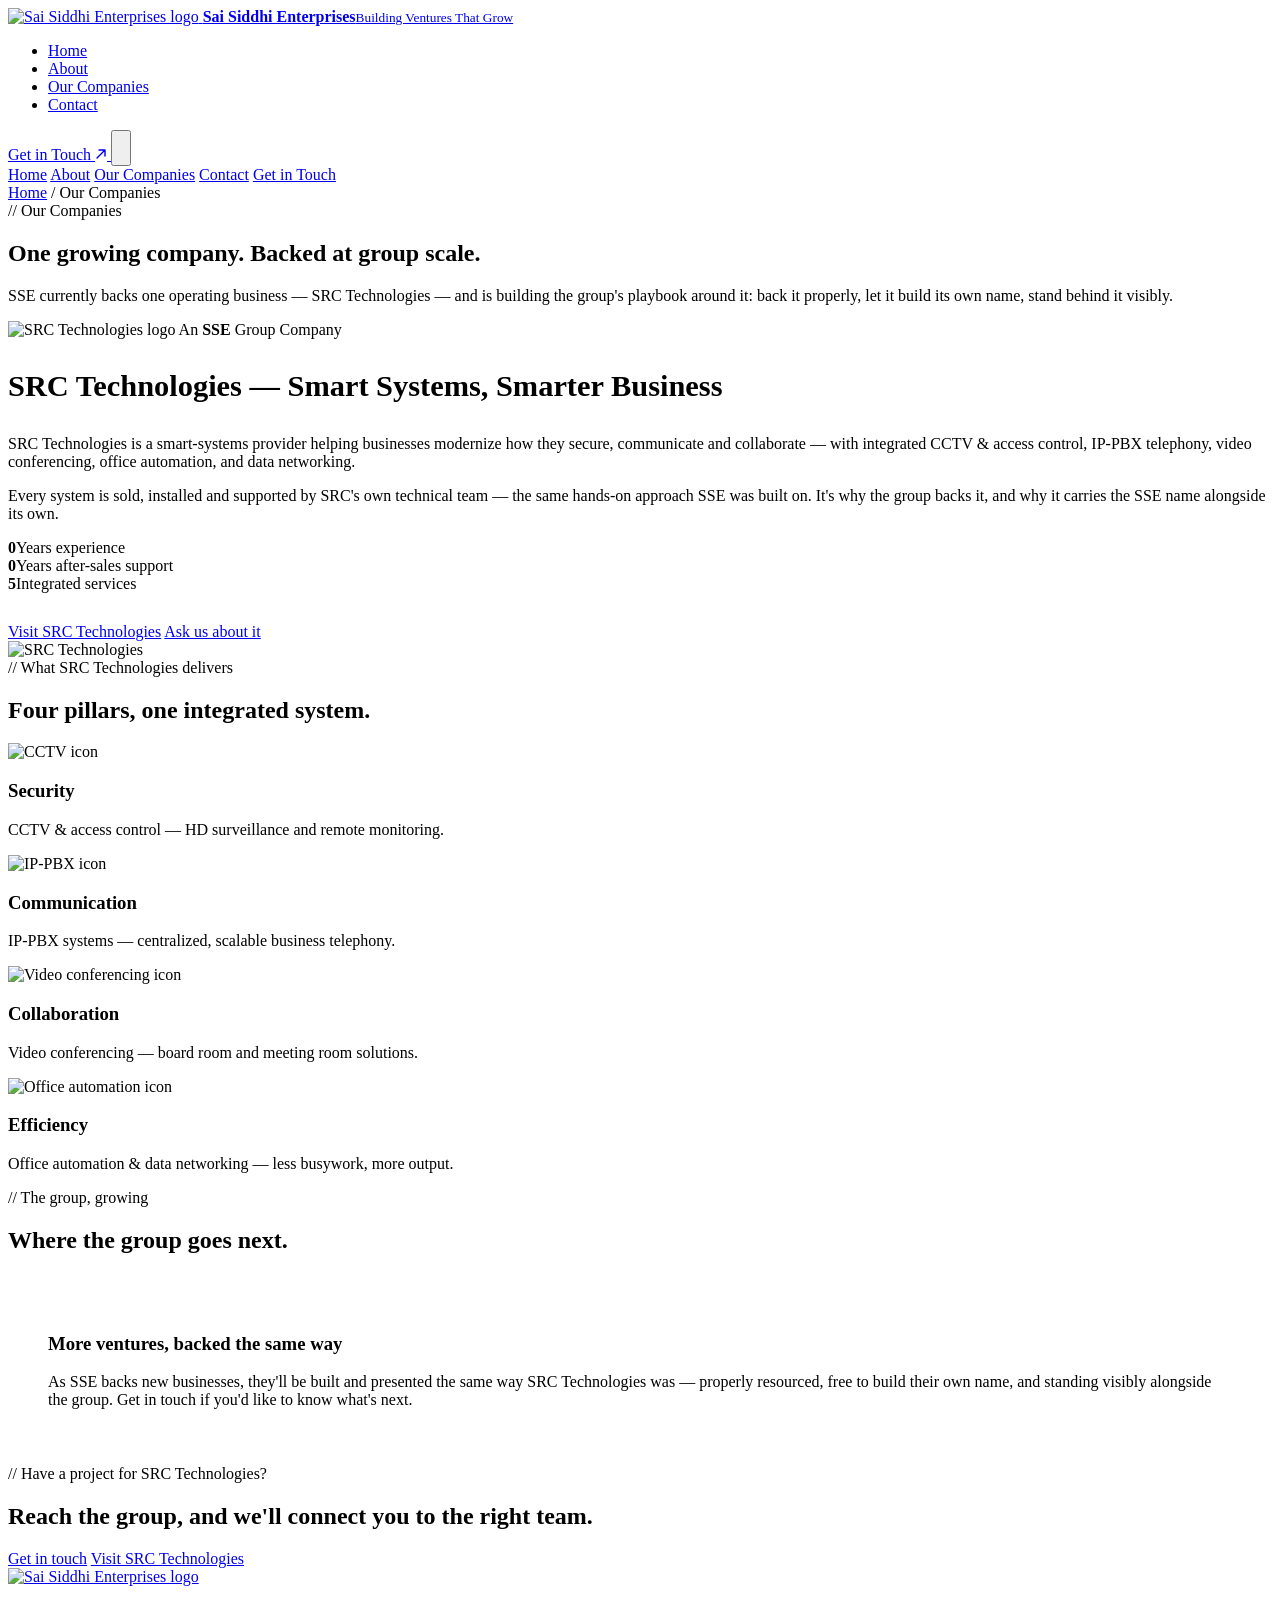
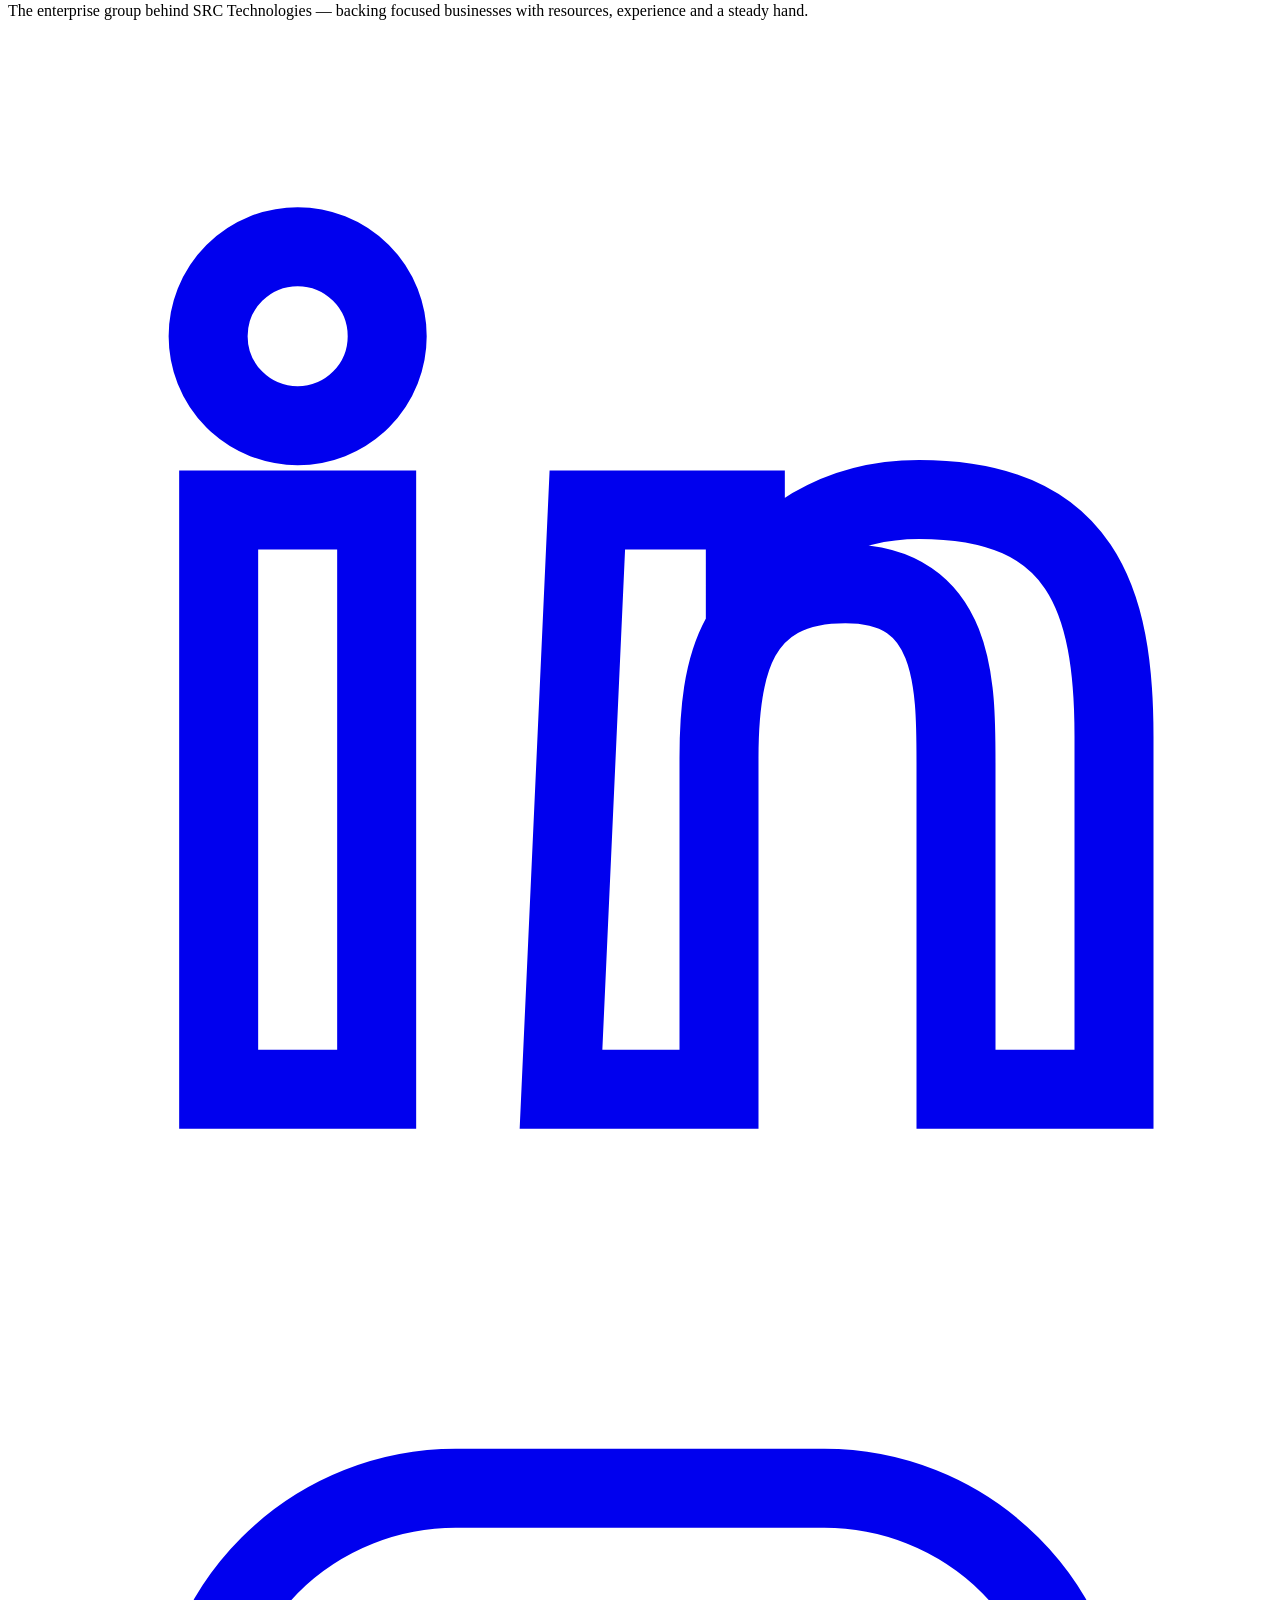
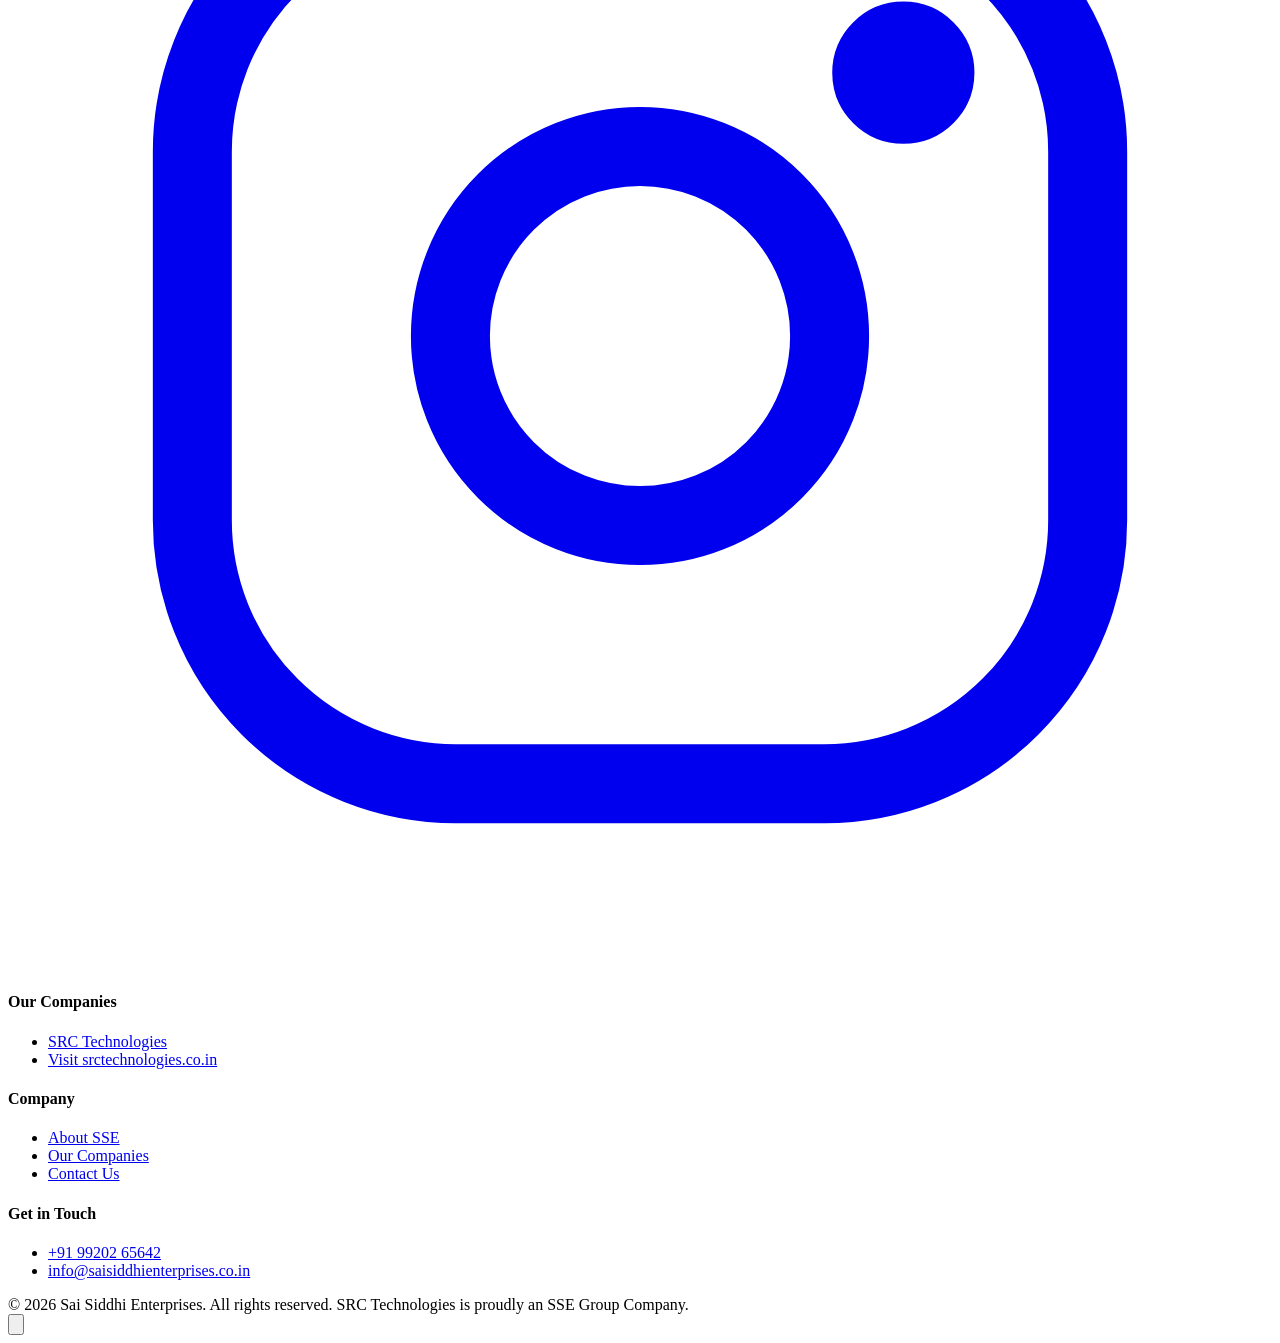
==== companies.html @ fce8f14b "Add files via upload" ====
<!DOCTYPE html>
<html lang="en">
<head>
<meta charset="UTF-8">
<meta name="viewport" content="width=device-width, initial-scale=1.0">
<title>Our Companies — Sai Siddhi Enterprises</title>
<meta name="description" content="SRC Technologies is Sai Siddhi Enterprises' growing group company — an integrated Security, Communication, Collaboration and Efficiency systems provider.">
<link rel="icon" type="image/png" href="images/logo.png">
<link rel="preconnect" href="https://fonts.googleapis.com">
<link rel="preconnect" href="https://fonts.gstatic.com" crossorigin>
<link href="https://fonts.googleapis.com/css2?family=Manrope:wght@500;600;700;800&family=Inter:wght@400;500;600&family=IBM+Plex+Mono:wght@400;500&display=swap" rel="stylesheet">
<link rel="stylesheet" href="css/style.css">
</head>
<body>

<!-- ========== HEADER ========== -->
<header class="site-header">
  <div class="container">
    <a href="index.html" class="brand">
      <img src="images/logo.png" alt="Sai Siddhi Enterprises logo">
      <span class="brand-text"><strong>Sai Siddhi Enterprises</strong><small>Building Ventures That Grow</small></span>
    </a>

    <nav>
      <ul class="nav-desktop">
        <li><a href="index.html" class="nav-link">Home</a></li>
        <li><a href="about.html" class="nav-link">About</a></li>
        <li><a href="companies.html" class="nav-link is-active">Our Companies</a></li>
        <li><a href="contact.html" class="nav-link">Contact</a></li>
      </ul>
    </nav>

    <div class="header-cta">
      <a href="contact.html" class="btn btn-primary">Get in Touch
        <svg class="btn-arrow" width="12" height="12" viewBox="0 0 12 12" fill="none"><path d="M2 10L10 2M10 2H4M10 2V8" stroke="currentColor" stroke-width="1.4" stroke-linecap="round" stroke-linejoin="round"/></svg>
      </a>
      <button class="nav-toggle" aria-label="Toggle menu" aria-expanded="false">
        <svg class="icon-menu" viewBox="0 0 24 24" fill="none"><path d="M3 6h18M3 12h18M3 18h18" stroke="var(--ink)" stroke-width="1.6" stroke-linecap="round"/></svg>
        <svg class="icon-close" viewBox="0 0 24 24" fill="none"><path d="M5 5l14 14M19 5L5 19" stroke="var(--ink)" stroke-width="1.6" stroke-linecap="round"/></svg>
      </button>
    </div>
  </div>
</header>

<!-- ========== MOBILE NAV ========== -->
<div class="mobile-nav">
  <div class="mobile-nav-list">
    <a href="index.html">Home</a>
    <a href="about.html">About</a>
    <a href="companies.html">Our Companies</a>
    <a href="contact.html">Contact</a>
    <a href="contact.html" class="btn btn-primary btn-block">Get in Touch</a>
  </div>
</div>

<main>

  <section class="page-hero">
    <div class="container">
      <div class="crumbs"><a href="index.html">Home</a> / Our Companies</div>
      <span class="eyebrow">// Our Companies</span>
      <h1>One growing company. Backed at group scale.</h1>
      <p class="lede">SSE currently backs one operating business — SRC Technologies — and is building the group's playbook around it: back it properly, let it build its own name, stand behind it visibly.</p>
    </div>
  </section>

  <section class="section">
    <div class="container">
      <div class="spotlight reveal">
        <div>
          <div class="spotlight-lockup">
            <img src="images/src-logo.png" alt="SRC Technologies logo" class="spotlight-logo">
            <span class="parent-tag">An <strong>SSE</strong> Group Company</span>
          </div>
          <h3 style="font-size:clamp(1.4rem,2.4vw,1.9rem)">SRC Technologies — Smart Systems, Smarter Business</h3>
          <p class="lede mt-0" style="margin-top:14px">SRC Technologies is a smart-systems provider helping businesses modernize how they secure, communicate and collaborate — with integrated CCTV &amp; access control, IP-PBX telephony, video conferencing, office automation, and data networking.</p>
          <p class="lede mt-0" style="margin-top:14px">Every system is sold, installed and supported by SRC's own technical team — the same hands-on approach SSE was built on. It's why the group backs it, and why it carries the SSE name alongside its own.</p>
          <div class="spotlight-stats">
            <div><strong><span data-count="7" data-suffix="+">0</span></strong><span>Years experience</span></div>
            <div><strong><span data-count="20" data-suffix="+">0</span></strong><span>Years after-sales support</span></div>
            <div><strong>5</strong><span>Integrated services</span></div>
          </div>
          <div class="hero-actions" style="margin-top:30px">
            <a href="https://www.srctechnologies.co.in" target="_blank" rel="noopener" class="btn btn-primary">Visit SRC Technologies</a>
            <a href="contact.html" class="btn btn-ghost">Ask us about it</a>
          </div>
        </div>
        <div class="spotlight-visual">
          <div class="grid-bg"></div>
          <img src="images/src-logo.png" alt="SRC Technologies">
        </div>
      </div>
    </div>
  </section>

  <section class="section paper-2 section-rule">
    <div class="container">
      <div class="section-head reveal">
        <div>
          <span class="eyebrow">// What SRC Technologies delivers</span>
          <h2>Four pillars, one integrated system.</h2>
        </div>
      </div>
      <div class="grid grid-4 reveal-stagger">
        <div class="card reveal" style="--i:0">
          <div class="card-icon"><img src="images/services/cctv.png" alt="CCTV icon"></div>
          <h3>Security</h3>
          <p>CCTV &amp; access control — HD surveillance and remote monitoring.</p>
        </div>
        <div class="card reveal" style="--i:1">
          <div class="card-icon"><img src="images/services/epabx.png" alt="IP-PBX icon"></div>
          <h3>Communication</h3>
          <p>IP-PBX systems — centralized, scalable business telephony.</p>
        </div>
        <div class="card reveal" style="--i:2">
          <div class="card-icon"><img src="images/services/video.png" alt="Video conferencing icon"></div>
          <h3>Collaboration</h3>
          <p>Video conferencing — board room and meeting room solutions.</p>
        </div>
        <div class="card reveal" style="--i:3">
          <div class="card-icon"><img src="images/services/office.png" alt="Office automation icon"></div>
          <h3>Efficiency</h3>
          <p>Office automation &amp; data networking — less busywork, more output.</p>
        </div>
      </div>
    </div>
  </section>

  <section class="section">
    <div class="container">
      <div class="section-head reveal">
        <div>
          <span class="eyebrow">// The group, growing</span>
          <h2>Where the group goes next.</h2>
        </div>
      </div>
      <div class="card reveal" style="padding:40px">
        <h3>More ventures, backed the same way</h3>
        <p style="margin-top:10px">As SSE backs new businesses, they'll be built and presented the same way SRC Technologies was — properly resourced, free to build their own name, and standing visibly alongside the group. Get in touch if you'd like to know what's next.</p>
      </div>
    </div>
  </section>

  <section class="section" style="padding-top:0">
    <div class="container">
      <div class="cta-band reveal">
        <div class="cta-grid-bg"></div>
        <div style="position:relative;z-index:1">
          <span class="eyebrow on-dark">// Have a project for SRC Technologies?</span>
          <h2>Reach the group, and we'll connect you to the right team.</h2>
        </div>
        <div class="actions" style="position:relative;z-index:1">
          <a href="contact.html" class="btn btn-primary">Get in touch</a>
          <a href="https://www.srctechnologies.co.in" target="_blank" rel="noopener" class="btn btn-ghost">Visit SRC Technologies</a>
        </div>
      </div>
    </div>
  </section>

</main>

<!-- ========== FOOTER ========== -->
<footer class="site-footer">
  <div class="container">
    <div class="footer-top">
      <div class="footer-brand">
        <a href="index.html" class="brand">
          <img src="images/logo.png" alt="Sai Siddhi Enterprises logo">
        </a>
        <p>The enterprise group behind SRC Technologies — backing focused businesses with resources, experience and a steady hand.</p>
        <div class="footer-social">
          <a href="#" aria-label="LinkedIn"><svg viewBox="0 0 24 24" fill="none" stroke="currentColor" stroke-width="1.5"><path d="M4 9h3v11H4zM5.5 4a1.7 1.7 0 110 3.4A1.7 1.7 0 015.5 4zM11 9h3v1.6c.6-1 1.7-1.8 3.3-1.8 3.1 0 3.7 1.9 3.7 4.5V20h-3v-6.2c0-1.5 0-3.4-2.1-3.4s-2.4 1.6-2.4 3.3V20h-3z"/></svg></a>
          <a href="#" aria-label="Instagram"><svg viewBox="0 0 24 24" fill="none" stroke="currentColor" stroke-width="1.5"><rect x="3.5" y="3.5" width="17" height="17" rx="5"/><circle cx="12" cy="12" r="3.6"/><circle cx="17" cy="7" r="0.6" fill="currentColor"/></svg></a>
        </div>
      </div>

      <div class="footer-col">
        <h4>Our Companies</h4>
        <ul>
          <li><a href="companies.html">SRC Technologies</a></li>
          <li><a href="https://www.srctechnologies.co.in" target="_blank" rel="noopener">Visit srctechnologies.co.in</a></li>
        </ul>
      </div>

      <div class="footer-col">
        <h4>Company</h4>
        <ul>
          <li><a href="about.html">About SSE</a></li>
          <li><a href="companies.html">Our Companies</a></li>
          <li><a href="contact.html">Contact Us</a></li>
        </ul>
      </div>

      <div class="footer-col">
        <h4>Get in Touch</h4>
        <ul>
          <li><a href="tel:+919920265642">+91 99202 65642</a></li>
          <li><a href="mailto:info@saisiddhienterprises.co.in">info@saisiddhienterprises.co.in</a></li>
        </ul>
      </div>
    </div>

    <div class="footer-bottom">
      <span>© <span data-year>2026</span> Sai Siddhi Enterprises. All rights reserved.</span>
      <span>SRC Technologies is proudly an SSE Group Company.</span>
    </div>
  </div>
</footer>

<button class="to-top" aria-label="Back to top">
  <svg viewBox="0 0 24 24" fill="none"><path d="M12 19V5M5 12l7-7 7 7" stroke="currentColor" stroke-width="1.8" stroke-linecap="round" stroke-linejoin="round"/></svg>
</button>

<script src="js/main.js"></script>
</body>
</html>
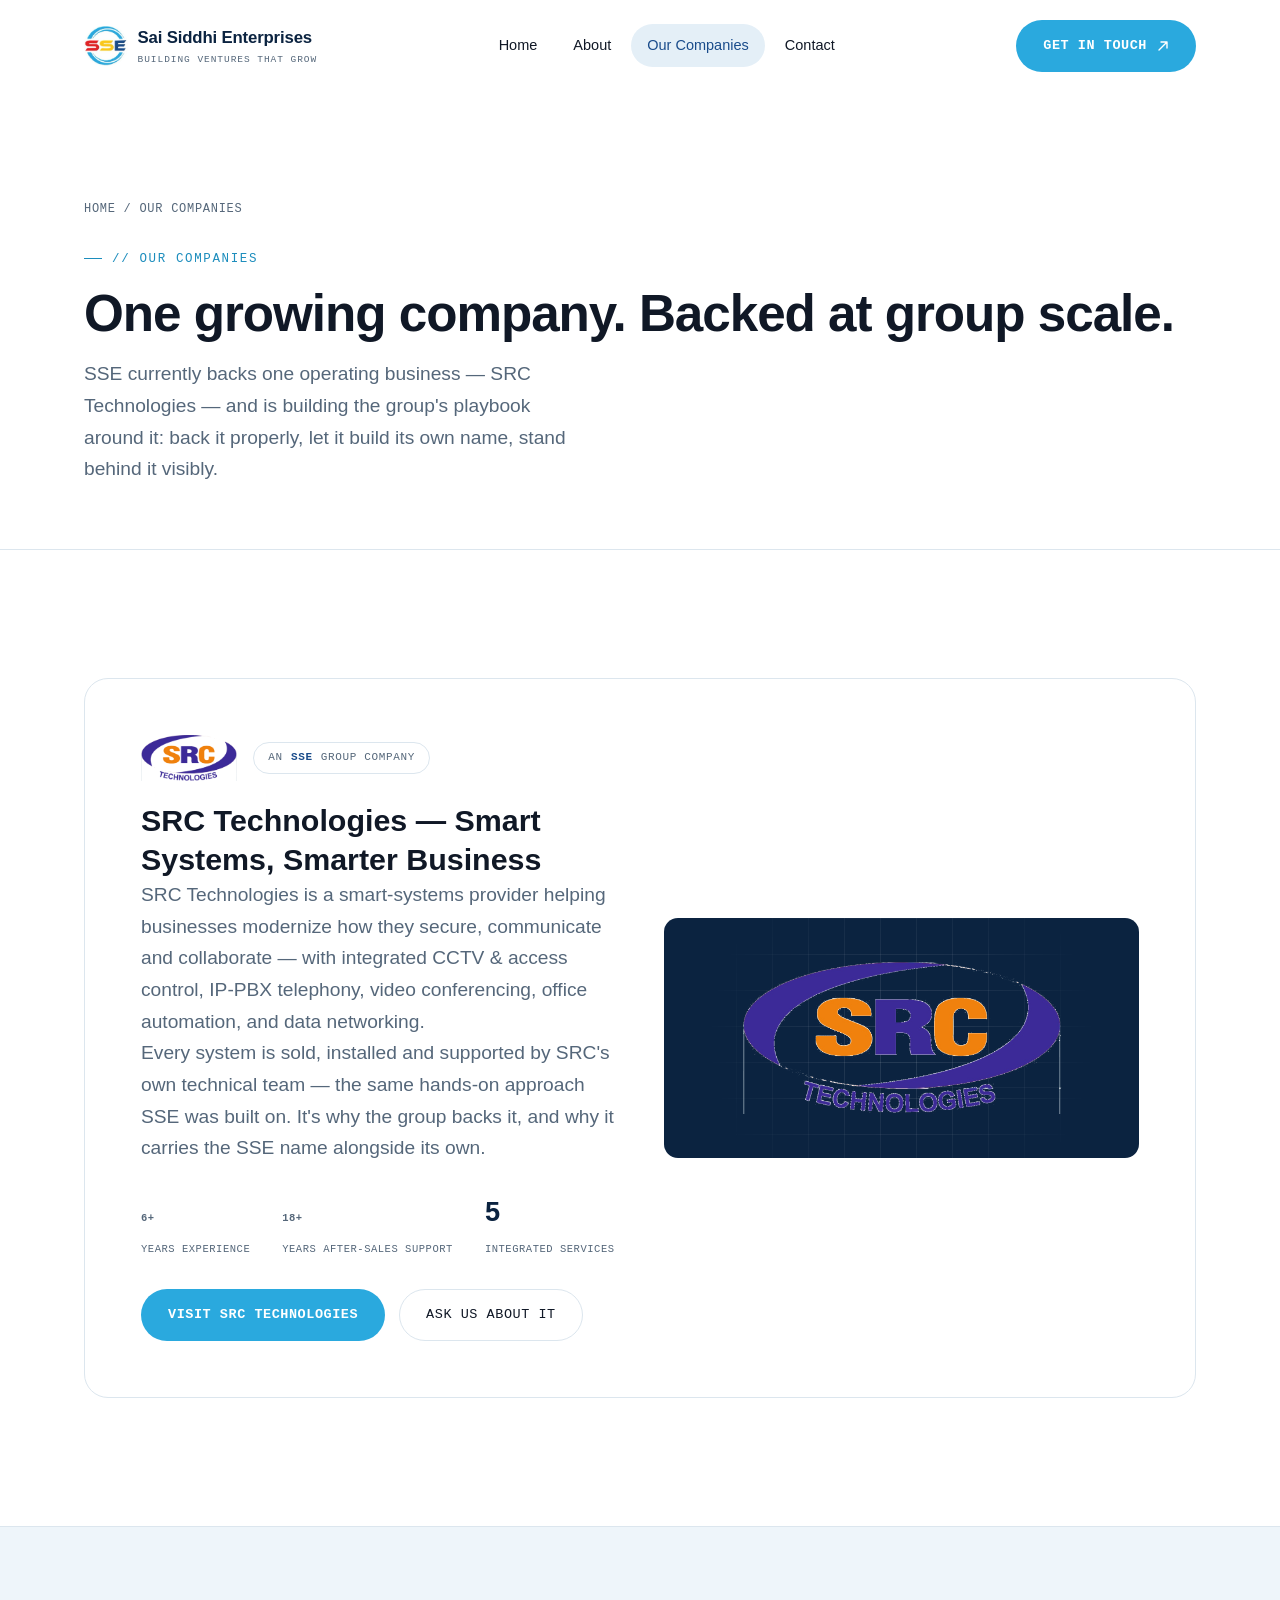
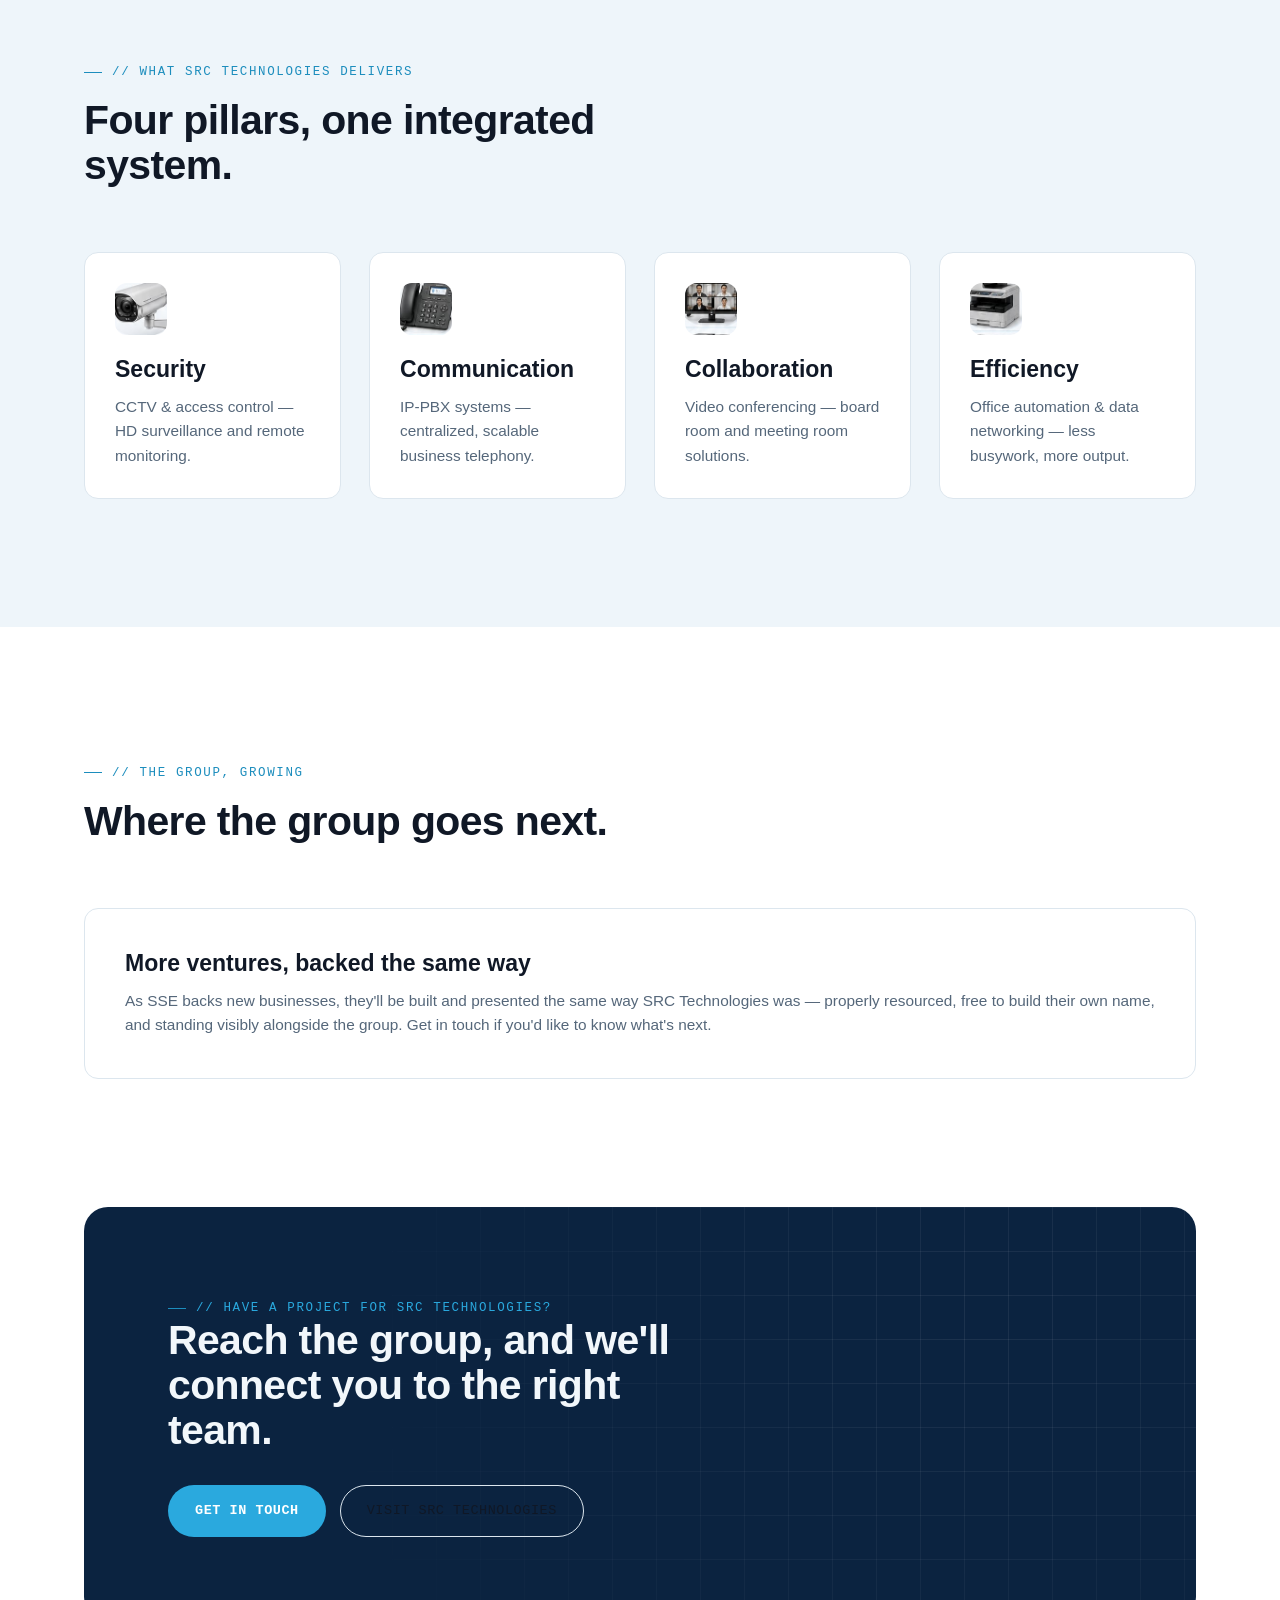
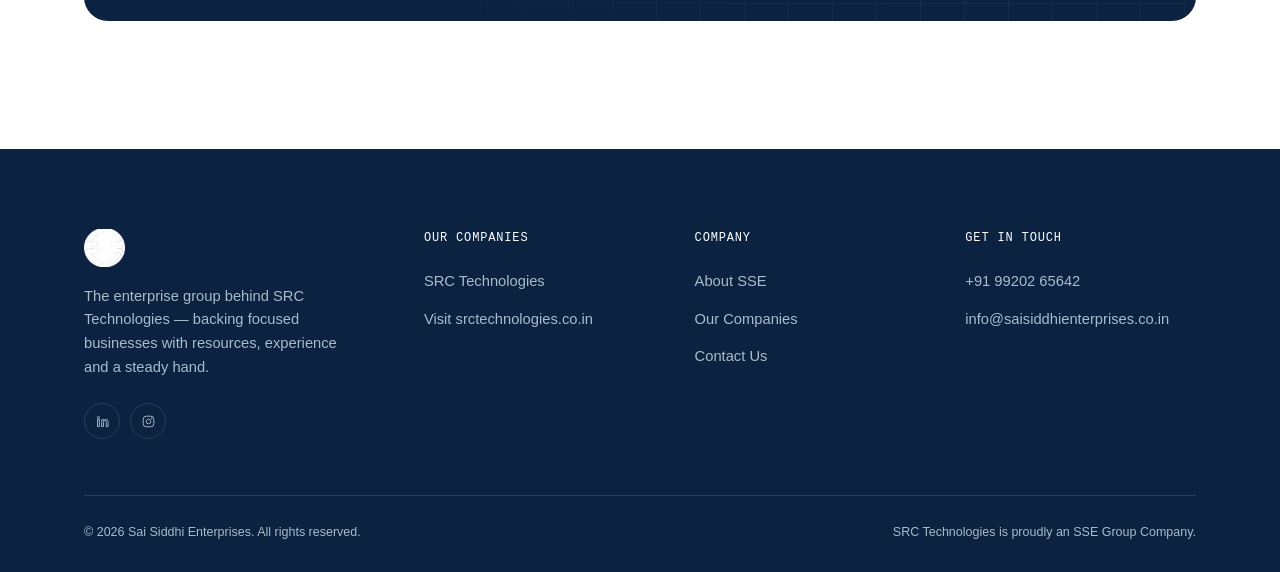
==== commit a7e2e6fe: "Update SRC Technologies links to new URL" ====
--- a/companies.html
+++ b/companies.html
@@ -81,7 +81,7 @@
             <div><strong>5</strong><span>Integrated services</span></div>
           </div>
           <div class="hero-actions" style="margin-top:30px">
-            <a href="https://www.srctechnologies.co.in" target="_blank" rel="noopener" class="btn btn-primary">Visit SRC Technologies</a>
+            <a href="https://src-technologies.vercel.app/" target="_blank" rel="noopener" class="btn btn-primary">Visit SRC Technologies</a>
             <a href="contact.html" class="btn btn-ghost">Ask us about it</a>
           </div>
         </div>
@@ -178,7 +178,7 @@
         <h4>Our Companies</h4>
         <ul>
           <li><a href="companies.html">SRC Technologies</a></li>
-          <li><a href="https://www.srctechnologies.co.in" target="_blank" rel="noopener">Visit srctechnologies.co.in</a></li>
+          <li><a href="https://src-technologies.vercel.app/" target="_blank" rel="noopener">Visit srctechnologies.co.in</a></li>
         </ul>
       </div>
 
--- a/css/style.css
+++ b/css/style.css
@@ -0,0 +1,388 @@
+/* =========================================================
+   SAI SIDDHI ENTERPRISES (SSE) — Stylesheet
+   Concept: "The Group Behind the Brand" — SSE is the enterprise
+   parent; SRC Technologies is its growing group company, spotlighted
+   with pride rather than buried. Deep blue + sky + gold, from the
+   real SSE logo.
+   ========================================================= */
+
+/* ---------- Design tokens ---------- */
+:root{
+  --ink: #0B2340;
+  --ink-2: #123A63;
+  --blue: #1A4C8B;
+  --sky: #2AA9DE;
+  --sky-deep: #1C8DBD;
+  --gold: #FBC91A;
+  --gold-deep: #E0AE00;
+  --paper: #FFFFFF;
+  --paper-2: #EEF5FA;
+  --paper-3: #E4EFF7;
+  --line: #DCE6EE;
+  --line-dark: rgba(255,255,255,0.12);
+  --muted: #55677A;
+  --muted-dark: #A9BBCC;
+  --text: #101826;
+  --text-invert: #F2F7FB;
+
+  --font-display: 'Manrope', 'Helvetica Neue', Arial, sans-serif;
+  --font-body: 'Inter', 'Helvetica Neue', Arial, sans-serif;
+  --font-mono: 'IBM Plex Mono', 'SFMono-Regular', Consolas, monospace;
+
+  --container: 1240px;
+  --gutter: clamp(20px, 5vw, 64px);
+  --radius-s: 8px;
+  --radius-m: 14px;
+  --radius-l: 24px;
+
+  --ease: cubic-bezier(.22,.61,.36,1);
+  --dur-s: .25s;
+  --dur-m: .5s;
+  --dur-l: .9s;
+}
+
+/* ---------- Reset ---------- */
+*, *::before, *::after{ box-sizing: border-box; }
+html{ scroll-behavior: smooth; }
+body{
+  margin: 0;
+  background: var(--paper);
+  color: var(--text);
+  font-family: var(--font-body);
+  font-size: 16px;
+  line-height: 1.6;
+  -webkit-font-smoothing: antialiased;
+  -moz-osx-font-smoothing: grayscale;
+  overflow-x: hidden;
+}
+img{ max-width: 100%; display: block; }
+a{ color: inherit; text-decoration: none; }
+ul{ list-style: none; margin: 0; padding: 0; }
+button{ font-family: inherit; cursor: pointer; }
+input, select, textarea{ font-family: inherit; font-size: 1rem; }
+h1,h2,h3,h4,h5,p{ margin: 0; }
+svg{ display: block; }
+
+:focus-visible{ outline: 2px solid var(--sky); outline-offset: 3px; border-radius: 2px; }
+
+@media (prefers-reduced-motion: reduce){
+  *, *::before, *::after{
+    animation-duration: 0.001ms !important;
+    animation-iteration-count: 1 !important;
+    transition-duration: 0.001ms !important;
+    scroll-behavior: auto !important;
+  }
+}
+
+/* ---------- Typography ---------- */
+.eyebrow{
+  font-family: var(--font-mono);
+  font-size: 12.5px;
+  letter-spacing: .13em;
+  text-transform: uppercase;
+  color: var(--sky-deep);
+  display: inline-flex; align-items: center; gap: 10px; font-weight: 500;
+}
+.eyebrow::before{ content: ""; width: 18px; height: 1px; background: var(--sky-deep); display: inline-block; }
+.eyebrow.on-dark{ color: var(--sky); }
+
+h1, .h1{ font-family: var(--font-display); font-weight: 800; font-size: clamp(2.4rem, 4.6vw, 4.3rem); line-height: 1.05; letter-spacing: -.02em; }
+h2, .h2{ font-family: var(--font-display); font-weight: 800; font-size: clamp(1.9rem, 3.2vw, 2.8rem); line-height: 1.1; letter-spacing: -.015em; }
+h3, .h3{ font-family: var(--font-display); font-weight: 700; font-size: clamp(1.2rem, 1.8vw, 1.5rem); line-height: 1.28; }
+.lede{ font-size: clamp(1.05rem, 1.5vw, 1.2rem); color: var(--muted); line-height: 1.65; max-width: 46ch; }
+.mono{ font-family: var(--font-mono); }
+
+/* ---------- Layout ---------- */
+.container{ max-width: var(--container); margin: 0 auto; padding: 0 var(--gutter); }
+.section{ padding: clamp(72px, 10vw, 128px) 0; position: relative; }
+.section-rule{ border-top: 1px solid var(--line); }
+.section-head{ display: flex; justify-content: space-between; align-items: flex-end; gap: 32px; margin-bottom: clamp(36px, 5vw, 64px); flex-wrap: wrap; }
+.section-head .eyebrow{ margin-bottom: 16px; }
+.section-head h2{ max-width: 640px; }
+.section-head .lede{ margin-top: 14px; }
+
+.grid{ display: grid; gap: 28px; }
+.grid-2{ grid-template-columns: repeat(2, 1fr); }
+.grid-3{ grid-template-columns: repeat(3, 1fr); }
+.grid-4{ grid-template-columns: repeat(4, 1fr); }
+@media (max-width: 980px){ .grid-3{ grid-template-columns: repeat(2, 1fr); } .grid-4{ grid-template-columns: repeat(2, 1fr); } }
+@media (max-width: 640px){ .grid-2, .grid-3, .grid-4{ grid-template-columns: 1fr; } }
+
+.dark{ background: var(--ink); color: var(--text-invert); }
+.dark .muted{ color: var(--muted-dark); }
+.dark .section-head h2{ color: var(--text-invert); }
+.paper-2{ background: var(--paper-2); }
+.muted{ color: var(--muted); }
+
+/* ---------- Reveal ---------- */
+.reveal{ opacity: 0; transform: translateY(24px); transition: opacity var(--dur-l) var(--ease), transform var(--dur-l) var(--ease); }
+.reveal.is-visible{ opacity: 1; transform: none; }
+.reveal-stagger > *{ transition-delay: calc(var(--i, 0) * 90ms); }
+
+/* ---------- Buttons ---------- */
+.btn{ display: inline-flex; align-items: center; gap: 10px; padding: 14px 26px; border-radius: 999px; font-family: var(--font-mono); font-size: 13.5px; letter-spacing: .04em; text-transform: uppercase; font-weight: 500; border: 1px solid transparent; transition: all var(--dur-s) var(--ease); white-space: nowrap; }
+.btn-primary{ background: var(--sky); color: #fff; font-weight: 700; }
+.btn-primary:hover{ background: var(--sky-deep); transform: translateY(-2px); box-shadow: 0 10px 24px rgba(42,169,222,.32); }
+.btn-gold{ background: var(--gold); color: var(--ink); font-weight: 700; }
+.btn-gold:hover{ background: var(--gold-deep); transform: translateY(-2px); box-shadow: 0 10px 24px rgba(251,201,26,.32); }
+.btn-ghost{ background: transparent; border-color: var(--line); color: var(--text); }
+.btn-ghost:hover{ border-color: var(--sky-deep); color: var(--sky-deep); transform: translateY(-2px); }
+.dark .btn-ghost{ border-color: var(--line-dark); color: var(--text-invert); }
+.dark .btn-ghost:hover{ border-color: var(--sky); color: var(--sky); }
+.btn-arrow{ transition: transform var(--dur-s) var(--ease); }
+.btn:hover .btn-arrow{ transform: translateX(3px); }
+.btn-block{ width: 100%; justify-content: center; }
+
+/* ---------- Header ---------- */
+.site-header{ position: fixed; top: 0; left: 0; right: 0; z-index: 200; padding: 20px 0; transition: padding var(--dur-m) var(--ease), background var(--dur-m) var(--ease), box-shadow var(--dur-m) var(--ease); }
+.site-header .container{ display: flex; align-items: center; justify-content: space-between; gap: 24px; }
+.site-header.is-scrolled{ padding: 10px 0; background: rgba(255,255,255,.85); backdrop-filter: blur(14px) saturate(1.4); -webkit-backdrop-filter: blur(14px) saturate(1.4); box-shadow: 0 1px 0 var(--line); }
+.brand{ display: flex; align-items: center; gap: 10px; }
+.brand img{ height: 40px; width: auto; }
+.brand-text{ display: flex; flex-direction: column; }
+.brand-text strong{ font-family: var(--font-display); font-weight: 800; font-size: 1.05rem; letter-spacing: -.01em; color: var(--ink); }
+.brand-text small{ font-family: var(--font-mono); font-size: 9.5px; letter-spacing: .1em; text-transform: uppercase; color: var(--muted); font-weight: 500; }
+
+.nav-desktop{ display: flex; align-items: center; gap: 4px; }
+.nav-desktop > li{ position: relative; }
+.nav-link{ display: flex; align-items: center; gap: 6px; padding: 10px 16px; font-size: 14.5px; font-weight: 500; border-radius: 999px; transition: background var(--dur-s) var(--ease), color var(--dur-s) var(--ease); }
+.nav-link:hover, .nav-link.is-active{ background: var(--paper-3); color: var(--blue); }
+.nav-link .chev{ width: 9px; height: 9px; transition: transform var(--dur-s) var(--ease); }
+.has-dropdown:hover .chev{ transform: rotate(180deg); }
+
+.dropdown{ position: absolute; top: calc(100% + 10px); left: 0; min-width: 300px; background: var(--paper); border: 1px solid var(--line); border-radius: var(--radius-m); box-shadow: 0 20px 40px -14px rgba(11,35,64,.2); padding: 10px; opacity: 0; visibility: hidden; transform: translateY(8px); transition: all var(--dur-s) var(--ease); }
+.has-dropdown:hover .dropdown, .has-dropdown:focus-within .dropdown{ opacity: 1; visibility: visible; transform: translateY(0); }
+.dropdown a{ display: flex; flex-direction: column; gap: 2px; padding: 11px 14px; border-radius: var(--radius-s); font-size: 14px; font-weight: 500; }
+.dropdown a span{ font-family: var(--font-mono); font-size: 11px; color: var(--muted); font-weight: 400; }
+.dropdown a:hover{ background: var(--paper-2); color: var(--blue); }
+
+.header-cta{ display: flex; align-items: center; gap: 10px; }
+.nav-toggle{ display: none; width: 42px; height: 42px; border-radius: 50%; border: 1px solid var(--line); background: var(--paper); align-items: center; justify-content: center; flex-shrink: 0; }
+.nav-toggle svg{ width: 18px; height: 18px; }
+.nav-toggle .icon-close{ display: none; }
+.nav-toggle.is-open .icon-menu{ display: none; }
+.nav-toggle.is-open .icon-close{ display: block; }
+@media (max-width: 980px){ .nav-desktop, .header-cta .btn{ display: none; } .nav-toggle{ display: flex; } }
+
+/* ---------- Mobile nav ---------- */
+.mobile-nav{ position: fixed; inset: 0; z-index: 190; background: var(--ink); color: var(--text-invert); padding: 100px var(--gutter) 40px; transform: translateY(-100%); transition: transform var(--dur-m) var(--ease); overflow-y: auto; }
+.mobile-nav.is-open{ transform: translateY(0); }
+.mobile-nav-list{ display: flex; flex-direction: column; }
+.mobile-nav a{ font-family: var(--font-display); font-size: 1.65rem; padding: 16px 0; border-bottom: 1px solid var(--line-dark); font-weight: 700; }
+.mobile-sub{ padding-left: 18px; display: none; flex-direction: column; }
+.mobile-sub.is-open{ display: flex; }
+.mobile-sub a{ font-size: 1.02rem; padding: 12px 0; border-bottom: 1px dashed var(--line-dark); color: var(--muted-dark); font-weight: 500; }
+.mobile-nav .btn{ margin-top: 24px; }
+.mobile-caret{ float: right; }
+
+/* ---------- Hero ---------- */
+.hero{ padding: clamp(150px, 20vw, 220px) 0 clamp(60px, 8vw, 100px); position: relative; overflow: hidden; }
+.hero-grid{ display: grid; grid-template-columns: 1.05fr .95fr; gap: 40px; align-items: center; }
+@media (max-width: 980px){ .hero-grid{ grid-template-columns: 1fr; } }
+.hero h1{ margin-top: 20px; }
+.hero .lede{ margin-top: 22px; max-width: 44ch; }
+.hero-actions{ display: flex; gap: 14px; margin-top: 36px; flex-wrap: wrap; }
+.hero-meta{ display: flex; gap: 34px; margin-top: 56px; flex-wrap: wrap; }
+.hero-meta div{ border-left: 1px solid var(--line); padding-left: 14px; }
+.hero-meta strong{ font-family: var(--font-display); font-size: 1.6rem; display: block; }
+.hero-meta span{ font-family: var(--font-mono); font-size: 11px; color: var(--muted); text-transform: uppercase; letter-spacing: .06em; }
+
+/* Orbit hero diagram — SSE at the centre, ventures orbiting */
+.orbit-diagram{ background: var(--paper-2); border: 1px solid var(--line); border-radius: var(--radius-l); padding: 44px 28px; position: relative; }
+.orbit-ring{
+  width: 100%; aspect-ratio: 1/1; max-width: 320px; margin: 0 auto;
+  border: 1px dashed var(--line);
+  border-radius: 50%;
+  position: relative;
+  animation: spin 26s linear infinite;
+}
+@media (prefers-reduced-motion: reduce){ .orbit-ring{ animation: none; } }
+@keyframes spin{ from{ transform: rotate(0deg); } to{ transform: rotate(360deg); } }
+.orbit-center{
+  position: absolute; top: 50%; left: 50%; transform: translate(-50%,-50%);
+  width: 96px; height: 96px; border-radius: 50%;
+  background: var(--paper); border: 1px solid var(--line);
+  display: grid; place-items: center;
+  box-shadow: 0 14px 30px -10px rgba(11,35,64,.25);
+  animation: counterspin 26s linear infinite;
+}
+@keyframes counterspin{ from{ transform: translate(-50%,-50%) rotate(0deg); } to{ transform: translate(-50%,-50%) rotate(-360deg); } }
+@media (prefers-reduced-motion: reduce){ .orbit-center{ animation: none; } }
+.orbit-center img{ width: 56px; height: auto; }
+.orbit-node{
+  position: absolute; width: 68px; height: 68px; border-radius: 50%;
+  background: var(--ink); display: grid; place-items: center;
+  box-shadow: 0 10px 22px -8px rgba(11,35,64,.4);
+  animation: counterspin 26s linear infinite;
+}
+@media (prefers-reduced-motion: reduce){ .orbit-node{ animation: none; } }
+.orbit-node img{ width: 36px; height: auto; border-radius: 50%; background: #fff; padding: 4px; }
+.orbit-node.n1{ top: -10%; left: 50%; transform: translate(-50%,0); }
+.orbit-caption{ text-align: center; margin-top: 24px; font-family: var(--font-mono); font-size: 11px; text-transform: uppercase; letter-spacing: .06em; color: var(--muted); }
+
+/* Page hero */
+.page-hero{ padding: clamp(150px,18vw,200px) 0 64px; border-bottom: 1px solid var(--line); }
+.page-hero .eyebrow{ margin-bottom: 18px; }
+.page-hero h1{ font-size: clamp(2.1rem, 4vw, 3.3rem); }
+.page-hero .lede{ margin-top: 18px; }
+.crumbs{ font-family: var(--font-mono); font-size: 12px; color: var(--muted); text-transform: uppercase; letter-spacing: .06em; margin-bottom: 22px; }
+.crumbs a:hover{ color: var(--sky-deep); }
+
+/* ---------- Marquee ---------- */
+.marquee-wrap{ border-top: 1px solid var(--line); border-bottom: 1px solid var(--line); overflow: hidden; padding: 28px 0; }
+.marquee-track{ display: flex; gap: 60px; width: max-content; animation: marquee 30s linear infinite; align-items: center; }
+@keyframes marquee{ from{ transform: translateX(0); } to{ transform: translateX(-50%); } }
+.marquee-track span{ font-family: var(--font-mono); font-size: 14.5px; letter-spacing: .06em; color: var(--muted); text-transform: uppercase; white-space: nowrap; }
+.divider-dot{ width: 4px; height: 4px; border-radius: 50%; background: var(--sky); }
+
+/* ---------- Cards ---------- */
+.card{ background: var(--paper); border: 1px solid var(--line); border-radius: var(--radius-m); padding: 30px; transition: transform var(--dur-m) var(--ease), box-shadow var(--dur-m) var(--ease), border-color var(--dur-m) var(--ease); position: relative; }
+.card:hover{ transform: translateY(-6px); box-shadow: 0 26px 48px -20px rgba(11,35,64,.18); border-color: transparent; }
+.card-icon{ width: 52px; height: 52px; border-radius: 12px; background: var(--paper-3); display: grid; place-items: center; margin-bottom: 20px; overflow: hidden; }
+.card-icon img{ width: 100%; height: 100%; object-fit: cover; }
+.card h3{ margin-bottom: 10px; }
+.card p{ color: var(--muted); font-size: .96rem; }
+.card-link{ display: inline-flex; align-items: center; gap: 8px; margin-top: 18px; font-family: var(--font-mono); font-size: 12.5px; text-transform: uppercase; letter-spacing: .05em; color: var(--text); border-top: 1px solid var(--line); padding-top: 16px; width: 100%; }
+.card-link svg{ width: 13px; height: 13px; transition: transform var(--dur-s) var(--ease); }
+.card:hover .card-link{ color: var(--sky-deep); }
+.card:hover .card-link svg{ transform: translateX(4px); }
+
+/* ---------- Group company spotlight ---------- */
+.spotlight{
+  border: 1px solid var(--line);
+  border-radius: var(--radius-l);
+  padding: clamp(32px, 5vw, 56px);
+  display: grid;
+  grid-template-columns: 1fr 1fr;
+  gap: 48px;
+  align-items: center;
+  background: var(--paper);
+}
+@media (max-width: 900px){ .spotlight{ grid-template-columns: 1fr; gap: 28px; } }
+.spotlight-lockup{
+  display: flex; align-items: center; gap: 16px; margin-bottom: 20px; flex-wrap: wrap;
+}
+.spotlight-lockup .parent-tag{
+  display: inline-flex; align-items: center; gap: 8px;
+  font-family: var(--font-mono); font-size: 11px; text-transform: uppercase; letter-spacing: .06em;
+  color: var(--muted);
+  border: 1px solid var(--line);
+  padding: 6px 14px; border-radius: 999px;
+}
+.spotlight-lockup .parent-tag strong{ color: var(--blue); font-weight: 700; }
+.spotlight-logo{ height: 46px; width: auto; }
+.spotlight-stats{ display: flex; gap: 32px; margin-top: 26px; flex-wrap: wrap; }
+.spotlight-stats div strong{ font-family: var(--font-display); font-size: 1.7rem; display: block; color: var(--ink); }
+.spotlight-stats div span{ font-family: var(--font-mono); font-size: 10.5px; text-transform: uppercase; letter-spacing: .05em; color: var(--muted); }
+.spotlight-visual{
+  background: var(--ink);
+  border-radius: var(--radius-m);
+  padding: 44px 28px;
+  display: grid;
+  place-items: center;
+  position: relative;
+  overflow: hidden;
+}
+.spotlight-visual img{ width: 78%; max-width: 320px; position: relative; z-index: 1; }
+.spotlight-visual .grid-bg{
+  position: absolute; inset: 0;
+  background-image: linear-gradient(var(--line-dark) 1px, transparent 1px), linear-gradient(90deg, var(--line-dark) 1px, transparent 1px);
+  background-size: 36px 36px;
+  mask-image: radial-gradient(circle at 50% 50%, black, transparent 75%);
+}
+
+/* ---------- Stats ---------- */
+.stat{ text-align: left; }
+.stat strong{ font-family: var(--font-display); font-size: clamp(2.2rem, 4vw, 3.2rem); display: block; letter-spacing: -.02em; }
+.stat span{ font-family: var(--font-mono); font-size: 12px; text-transform: uppercase; letter-spacing: .06em; color: var(--muted-dark); }
+
+/* ---------- Timeline (real chronological sequence) ---------- */
+.process-item{ display: grid; grid-template-columns: 90px 1fr; gap: 24px; padding: 30px 0; border-top: 1px solid var(--line); }
+.process-item:last-child{ border-bottom: 1px solid var(--line); }
+.process-num{ font-family: var(--font-mono); font-size: 13px; color: var(--sky-deep); padding-top: 4px; }
+.process-item h3{ margin-bottom: 8px; }
+.process-item p{ color: var(--muted); max-width: 60ch; }
+
+/* ---------- Split ---------- */
+.split{ display: grid; grid-template-columns: 1fr 1fr; gap: 56px; align-items: center; }
+@media (max-width: 900px){ .split{ grid-template-columns: 1fr; gap: 32px; } }
+.split-media{ border-radius: var(--radius-l); overflow: hidden; aspect-ratio: 5/4; background: var(--paper-2); position: relative; display: grid; place-items: center; }
+.split-media.pad{ padding: 40px; background: var(--ink); }
+.split-media.pad img{ width: 100%; height: auto; object-fit: contain; }
+.feature-list{ margin-top: 26px; display: flex; flex-direction: column; gap: 16px; }
+.feature-list li{ display: flex; gap: 14px; align-items: flex-start; font-size: .98rem; color: var(--text); }
+.feature-list svg{ width: 18px; height: 18px; flex-shrink: 0; margin-top: 3px; stroke: var(--sky-deep); }
+
+/* ---------- Quote ---------- */
+.quote-block{ border-left: 2px solid var(--gold); padding-left: 28px; }
+.quote-block p{ font-family: var(--font-display); font-size: clamp(1.3rem, 2.4vw, 1.8rem); line-height: 1.4; font-weight: 700; }
+.quote-block footer{ margin-top: 20px; font-family: var(--font-mono); font-size: 12.5px; color: var(--muted); text-transform: uppercase; letter-spacing: .05em; }
+
+/* ---------- CTA band ---------- */
+.cta-band{ border-radius: var(--radius-l); background: var(--ink); color: var(--text-invert); padding: clamp(48px, 7vw, 84px); position: relative; overflow: hidden; display: flex; justify-content: space-between; align-items: center; gap: 32px; flex-wrap: wrap; }
+.cta-band h2{ max-width: 520px; color: var(--text-invert); }
+.cta-band .actions{ display: flex; gap: 14px; flex-wrap: wrap; }
+.cta-grid-bg{ position: absolute; inset: 0; background-image: linear-gradient(var(--line-dark) 1px, transparent 1px), linear-gradient(90deg, var(--line-dark) 1px, transparent 1px); background-size: 44px 44px; mask-image: radial-gradient(circle at 80% 30%, black, transparent 70%); opacity: .6; }
+
+/* ---------- Forms ---------- */
+.form-grid{ display: grid; grid-template-columns: 1fr 1fr; gap: 20px; }
+@media (max-width: 640px){ .form-grid{ grid-template-columns: 1fr; } }
+.field{ display: flex; flex-direction: column; gap: 8px; }
+.field.full{ grid-column: 1 / -1; }
+.field label{ font-family: var(--font-mono); font-size: 11.5px; text-transform: uppercase; letter-spacing: .06em; color: var(--muted); }
+.field input, .field select, .field textarea{ border: 1px solid var(--line); border-radius: var(--radius-s); padding: 13px 15px; background: var(--paper); color: var(--text); transition: border-color var(--dur-s) var(--ease), box-shadow var(--dur-s) var(--ease); }
+.field input:focus, .field select:focus, .field textarea:focus{ outline: none; border-color: var(--sky-deep); box-shadow: 0 0 0 4px rgba(42,169,222,.16); }
+.field textarea{ resize: vertical; min-height: 120px; }
+.form-note{ font-size: 13px; color: var(--muted); margin-top: 16px; }
+.form-success{ display: none; align-items: center; gap: 12px; background: var(--paper-3); color: var(--blue); padding: 16px 20px; border-radius: var(--radius-s); font-size: .92rem; margin-top: 20px; }
+.form-success.is-visible{ display: flex; }
+.form-success svg{ width: 18px; height: 18px; flex-shrink: 0; }
+
+/* ---------- Team / contact ---------- */
+.team-card{ border: 1px solid var(--line); border-radius: var(--radius-m); padding: 28px; transition: transform var(--dur-m) var(--ease), box-shadow var(--dur-m) var(--ease); }
+.team-card:hover{ transform: translateY(-4px); box-shadow: 0 22px 40px -20px rgba(11,35,64,.2); }
+.team-avatar{ width: 52px; height: 52px; border-radius: 50%; background: var(--ink); color: #fff; display: grid; place-items: center; font-family: var(--font-display); font-weight: 700; font-size: 1.1rem; margin-bottom: 18px; }
+.team-card h3{ margin-bottom: 4px; }
+.team-card .role{ font-family: var(--font-mono); font-size: 11.5px; text-transform: uppercase; letter-spacing: .06em; color: var(--sky-deep); margin-bottom: 16px; display: block; }
+.team-card .row{ display: flex; align-items: center; gap: 10px; padding: 8px 0; font-size: .92rem; }
+.team-card .row svg{ width: 16px; height: 16px; stroke: var(--muted); flex-shrink: 0; }
+.team-card .row a:hover{ color: var(--sky-deep); }
+
+.contact-panel{ background: var(--ink); color: var(--text-invert); border-radius: var(--radius-l); padding: 40px; }
+.contact-panel .row{ display: flex; gap: 16px; padding: 18px 0; border-top: 1px solid var(--line-dark); }
+.contact-panel .row:first-of-type{ border-top: none; }
+.contact-panel .row svg{ width: 18px; height: 18px; stroke: var(--sky); flex-shrink: 0; margin-top: 3px; }
+.contact-panel .row strong{ display: block; font-size: .92rem; margin-bottom: 3px; }
+.contact-panel .row span, .contact-panel .row a{ font-size: .9rem; color: var(--muted-dark); }
+.contact-panel .row a:hover{ color: #fff; }
+
+/* ---------- Chips ---------- */
+.chip-row{ display: flex; flex-wrap: wrap; gap: 12px; }
+.tag-pill{ display: inline-flex; align-items: center; gap: 8px; font-family: var(--font-mono); font-size: 11.5px; text-transform: uppercase; letter-spacing: .05em; color: var(--muted); border: 1px solid var(--line); padding: 8px 16px; border-radius: 999px; }
+
+/* ---------- Footer ---------- */
+.site-footer{ background: var(--ink); color: var(--muted-dark); padding: 80px 0 30px; }
+.footer-top{ display: grid; grid-template-columns: 1.3fr 1fr 1fr 1fr; gap: 40px; padding-bottom: 56px; border-bottom: 1px solid var(--line-dark); }
+@media (max-width: 900px){ .footer-top{ grid-template-columns: 1fr 1fr; } }
+@media (max-width: 560px){ .footer-top{ grid-template-columns: 1fr; } }
+.footer-brand .brand img{ filter: brightness(0) invert(1); height: 38px; }
+.footer-brand .brand-text strong{ color: #fff; }
+.footer-brand p{ margin-top: 18px; font-size: .92rem; max-width: 34ch; color: var(--muted-dark); }
+.footer-social{ display: flex; gap: 10px; margin-top: 24px; }
+.footer-social a{ width: 36px; height: 36px; border: 1px solid var(--line-dark); border-radius: 50%; display: grid; place-items: center; transition: all var(--dur-s) var(--ease); }
+.footer-social a:hover{ border-color: var(--sky); background: var(--sky); }
+.footer-social svg{ width: 15px; height: 15px; }
+.footer-col h4{ font-family: var(--font-mono); font-size: 12px; text-transform: uppercase; letter-spacing: .07em; color: #fff; margin-bottom: 20px; font-weight: 500; }
+.footer-col ul{ display: flex; flex-direction: column; gap: 12px; }
+.footer-col a{ font-size: .92rem; transition: color var(--dur-s) var(--ease); }
+.footer-col a:hover{ color: #fff; }
+.footer-bottom{ display: flex; justify-content: space-between; align-items: center; padding-top: 26px; font-size: 12.5px; flex-wrap: wrap; gap: 12px; }
+.footer-bottom a:hover{ color: #fff; }
+
+/* ---------- Back to top ---------- */
+.to-top{ position: fixed; right: 24px; bottom: 24px; width: 48px; height: 48px; border-radius: 50%; background: var(--ink); color: #fff; display: grid; place-items: center; z-index: 150; opacity: 0; visibility: hidden; transform: translateY(10px); transition: all var(--dur-s) var(--ease); }
+.to-top.is-visible{ opacity: 1; visibility: visible; transform: none; }
+.to-top:hover{ background: var(--sky); }
+.to-top svg{ width: 16px; height: 16px; }
+
+.mt-0{ margin-top: 0 !important; }
